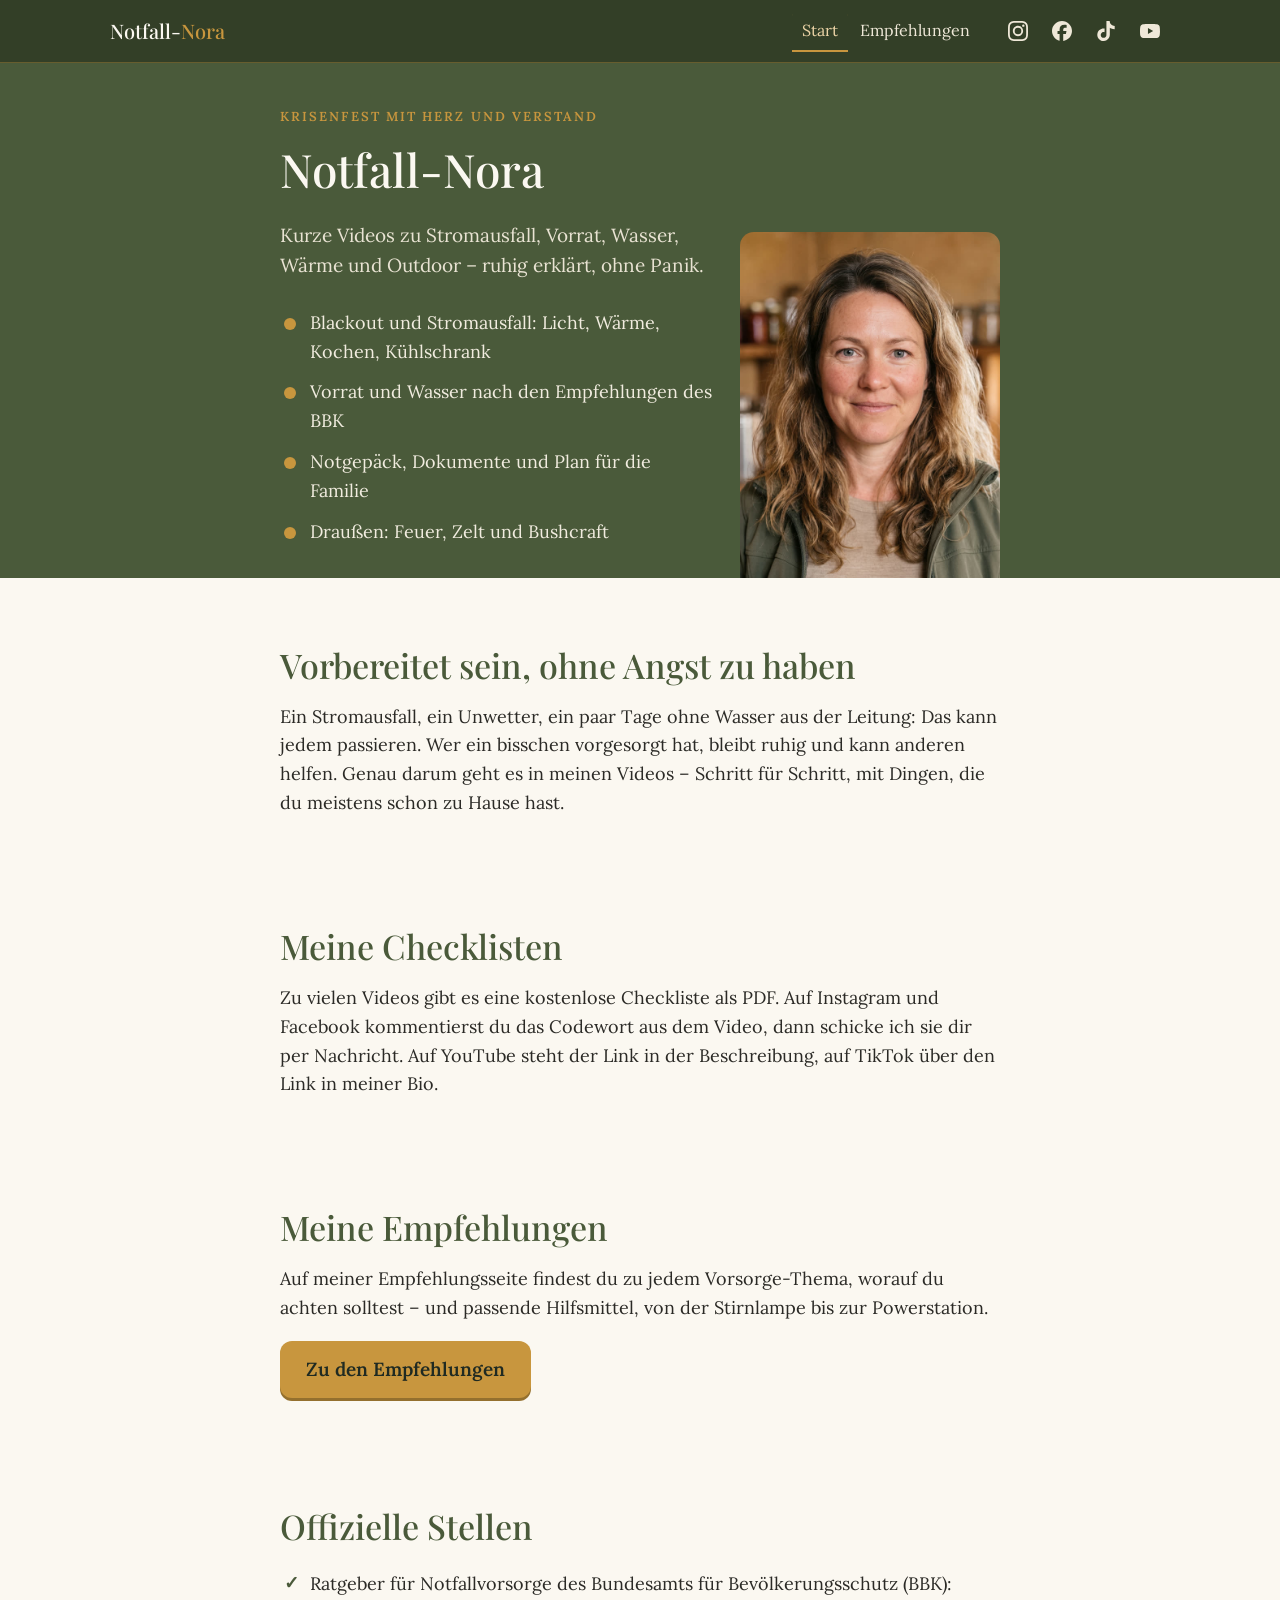
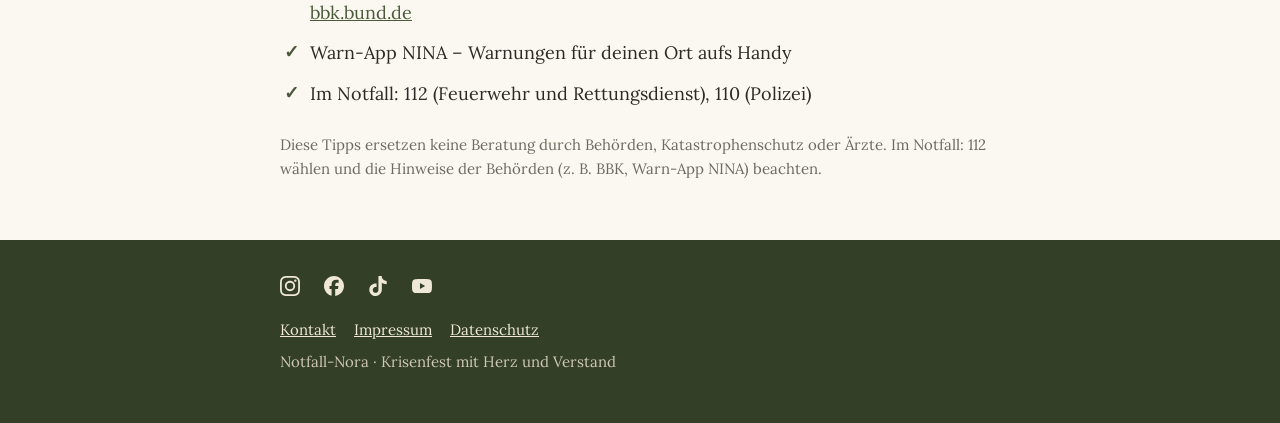
==== index.html @ 719cff14 "Add files via upload" ====
<!doctype html>
<html lang="de">
<head>
<meta charset="utf-8">
<meta name="viewport" content="width=device-width, initial-scale=1">

<title>Notfall-Nora – Krisenfest mit Herz und Verstand</title>
<meta name="description" content="Notfall-Nora: kurze Videos zu Stromausfall, Vorrat, Wasser, Wärme und Outdoor – ruhig erklärt, ohne Panik.">
<link rel="stylesheet" href="stil.css">
</head>
<body>
<!-- MENUE:START -->
<header class="leiste">
  <div class="leiste-innen">
    <a class="logo" href="index.html">Notfall-<span>Nora</span></a>
    <button class="menue-knopf" type="button" aria-expanded="false" aria-controls="hauptmenue"><svg viewBox="0 0 24 24" aria-hidden="true"><path class="auf" d="M3 6h18M3 12h18M3 18h18" stroke="currentColor" stroke-width="2" stroke-linecap="round"/><path class="zu" d="M6 6l12 12M18 6L6 18" stroke="currentColor" stroke-width="2" stroke-linecap="round"/></svg><span>Menü</span></button>
    <nav class="menue" id="hauptmenue" aria-label="Hauptmenü">
      <ul class="menue-liste"><li><a href="index.html" aria-current="page">Start</a></li><li><a href="empfehlungen.html">Empfehlungen</a></li></ul>
      <ul class="sozial"><li><a href="https://www.instagram.com/notfallnora/" target="_blank" rel="noopener" aria-label="Notfall-Nora auf Instagram" title="Instagram"><svg viewBox="0 0 24 24" aria-hidden="true" focusable="false"><path d="M7.0301.084c-1.2768.0602-2.1487.264-2.911.5634-.7888.3075-1.4575.72-2.1228 1.3877-.6652.6677-1.075 1.3368-1.3802 2.127-.2954.7638-.4956 1.6365-.552 2.914-.0564 1.2775-.0689 1.6882-.0626 4.947.0062 3.2586.0206 3.6671.0825 4.9473.061 1.2765.264 2.1482.5635 2.9107.308.7889.72 1.4573 1.388 2.1228.6679.6655 1.3365 1.0743 2.1285 1.38.7632.295 1.6361.4961 2.9134.552 1.2773.056 1.6884.069 4.9462.0627 3.2578-.0062 3.668-.0207 4.9478-.0814 1.28-.0607 2.147-.2652 2.9098-.5633.7889-.3086 1.4578-.72 2.1228-1.3881.665-.6682 1.0745-1.3378 1.3795-2.1284.2957-.7632.4966-1.636.552-2.9124.056-1.2809.0692-1.6898.063-4.948-.0063-3.2583-.021-3.6668-.0817-4.9465-.0607-1.2797-.264-2.1487-.5633-2.9117-.3084-.7889-.72-1.4568-1.3876-2.1228C21.2982 1.33 20.628.9208 19.8378.6165 19.074.321 18.2017.1197 16.9244.0645 15.6471.0093 15.236-.005 11.977.0014 8.718.0076 8.31.0215 7.0301.0839m.1402 21.6932c-1.17-.0509-1.8053-.2453-2.2287-.408-.5606-.216-.96-.4771-1.3819-.895-.422-.4178-.6811-.8186-.9-1.378-.1644-.4234-.3624-1.058-.4171-2.228-.0595-1.2645-.072-1.6442-.079-4.848-.007-3.2037.0053-3.583.0607-4.848.05-1.169.2456-1.805.408-2.2282.216-.5613.4762-.96.895-1.3816.4188-.4217.8184-.6814 1.3783-.9003.423-.1651 1.0575-.3614 2.227-.4171 1.2655-.06 1.6447-.072 4.848-.079 3.2033-.007 3.5835.005 4.8495.0608 1.169.0508 1.8053.2445 2.228.408.5608.216.96.4754 1.3816.895.4217.4194.6816.8176.9005 1.3787.1653.4217.3617 1.056.4169 2.2263.0602 1.2655.0739 1.645.0796 4.848.0058 3.203-.0055 3.5834-.061 4.848-.051 1.17-.245 1.8055-.408 2.2294-.216.5604-.4763.96-.8954 1.3814-.419.4215-.8181.6811-1.3783.9-.4224.1649-1.0577.3617-2.2262.4174-1.2656.0595-1.6448.072-4.8493.079-3.2045.007-3.5825-.006-4.848-.0608M16.953 5.5864A1.44 1.44 0 1 0 18.39 4.144a1.44 1.44 0 0 0-1.437 1.4424M5.8385 12.012c.0067 3.4032 2.7706 6.1557 6.173 6.1493 3.4026-.0065 6.157-2.7701 6.1506-6.1733-.0065-3.4032-2.771-6.1565-6.174-6.1498-3.403.0067-6.156 2.771-6.1496 6.1738M8 12.0077a4 4 0 1 1 4.008 3.9921A3.9996 3.9996 0 0 1 8 12.0077"/></svg></a></li><li><a href="https://www.facebook.com/notfallnora" target="_blank" rel="noopener" aria-label="Notfall-Nora auf Facebook" title="Facebook"><svg viewBox="0 0 24 24" aria-hidden="true" focusable="false"><path d="M9.101 23.691v-7.98H6.627v-3.667h2.474v-1.58c0-4.085 1.848-5.978 5.858-5.978.401 0 .955.042 1.468.103a8.68 8.68 0 0 1 1.141.195v3.325a8.623 8.623 0 0 0-.653-.036 26.805 26.805 0 0 0-.733-.009c-.707 0-1.259.096-1.675.309a1.686 1.686 0 0 0-.679.622c-.258.42-.374.995-.374 1.752v1.297h3.919l-.386 2.103-.287 1.564h-3.246v8.245C19.396 23.238 24 18.179 24 12.044c0-6.627-5.373-12-12-12s-12 5.373-12 12c0 5.628 3.874 10.35 9.101 11.647Z"/></svg></a></li><li><a href="https://www.tiktok.com/@notfallnora" target="_blank" rel="noopener" aria-label="Notfall-Nora auf TikTok" title="TikTok"><svg viewBox="0 0 24 24" aria-hidden="true" focusable="false"><path d="M12.525.02c1.31-.02 2.61-.01 3.91-.02.08 1.53.63 3.09 1.75 4.17 1.12 1.11 2.7 1.62 4.24 1.79v4.03c-1.44-.05-2.89-.35-4.2-.97-.57-.26-1.1-.59-1.62-.93-.01 2.92.01 5.84-.02 8.75-.08 1.4-.54 2.79-1.35 3.94-1.31 1.92-3.58 3.17-5.91 3.21-1.43.08-2.86-.31-4.08-1.03-2.02-1.19-3.44-3.37-3.65-5.71-.02-.5-.03-1-.01-1.49.18-1.9 1.12-3.72 2.58-4.96 1.66-1.44 3.98-2.13 6.15-1.72.02 1.48-.04 2.96-.04 4.44-.99-.32-2.15-.23-3.02.37-.63.41-1.11 1.04-1.36 1.75-.21.51-.15 1.07-.14 1.61.24 1.64 1.82 3.02 3.5 2.87 1.12-.01 2.19-.66 2.77-1.61.19-.33.4-.67.41-1.06.1-1.79.06-3.57.07-5.36.01-4.03-.01-8.05.02-12.07z"/></svg></a></li><li><a href="https://www.youtube.com/@notfallnora" target="_blank" rel="noopener" aria-label="Notfall-Nora auf YouTube" title="YouTube"><svg viewBox="0 0 24 24" aria-hidden="true" focusable="false"><path d="M23.498 6.186a3.016 3.016 0 0 0-2.122-2.136C19.505 3.545 12 3.545 12 3.545s-7.505 0-9.377.505A3.017 3.017 0 0 0 .502 6.186C0 8.07 0 12 0 12s0 3.93.502 5.814a3.016 3.016 0 0 0 2.122 2.136c1.871.505 9.376.505 9.376.505s7.505 0 9.377-.505a3.015 3.015 0 0 0 2.122-2.136C24 15.93 24 12 24 12s0-3.93-.502-5.814zM9.545 15.568V8.432L15.818 12l-6.273 3.568z"/></svg></a></li></ul>
    </nav>
  </div>
</header>
<script>
(function(){var d=document.documentElement;d.className+=' js';var l=document.querySelector('.leiste'),b=l.querySelector('.menue-knopf');
function zu(){l.classList.remove('offen');b.setAttribute('aria-expanded','false');}
b.addEventListener('click',function(){var o=l.classList.toggle('offen');b.setAttribute('aria-expanded',o?'true':'false');});
document.addEventListener('keydown',function(e){if(e.key==='Escape'&&l.classList.contains('offen')){zu();b.focus();}});
l.querySelectorAll('.menue a').forEach(function(a){a.addEventListener('click',zu);});})();
</script>
<!-- MENUE:END -->
<header class="kopf">
  <div class="huelle start">
    <div>
      <p class="marke">Krisenfest mit Herz und Verstand</p>
      <h1>Notfall-Nora</h1>
      <p class="unter">Kurze Videos zu Stromausfall, Vorrat, Wasser, Wärme und Outdoor – ruhig erklärt, ohne Panik.</p>
      <ul>
        <li>Blackout und Stromausfall: Licht, Wärme, Kochen, Kühlschrank</li>
        <li>Vorrat und Wasser nach den Empfehlungen des BBK</li>
        <li>Notgepäck, Dokumente und Plan für die Familie</li>
        <li>Draußen: Feuer, Zelt und Bushcraft</li>
      </ul>
    </div>
    <img class="portrait" src="nora.jpg" alt="Nora, Moderatorin des Kanals Notfall-Nora" width="640" height="853">
  </div>
</header>
<main class="huelle">
  <section class="einstieg">
    <h2>Vorbereitet sein, ohne Angst zu haben</h2>
    <p>Ein Stromausfall, ein Unwetter, ein paar Tage ohne Wasser aus der Leitung: Das kann jedem passieren. Wer ein bisschen vorgesorgt hat, bleibt ruhig und kann anderen helfen. Genau darum geht es in meinen Videos – Schritt für Schritt, mit Dingen, die du meistens schon zu Hause hast.</p>
  </section>
  <section>
    <h2>Meine Checklisten</h2>
    <p>Zu vielen Videos gibt es eine kostenlose Checkliste als PDF. Auf Instagram und Facebook kommentierst du das Codewort aus dem Video, dann schicke ich sie dir per Nachricht. Auf YouTube steht der Link in der Beschreibung, auf TikTok über den Link in meiner Bio.</p>
  </section>
  <section>
    <h2>Meine Empfehlungen</h2>
    <p>Auf meiner Empfehlungsseite findest du zu jedem Vorsorge-Thema, worauf du achten solltest – und passende Hilfsmittel, von der Stirnlampe bis zur Powerstation.</p>
    <p><a class="knopf" href="empfehlungen.html">Zu den Empfehlungen</a></p>
  </section>
  <section>
    <h2>Offizielle Stellen</h2>
    <ul class="punkte">
      <li>Ratgeber für Notfallvorsorge des Bundesamts für Bevölkerungsschutz (BBK): <a href="https://www.bbk.bund.de/" rel="noopener">bbk.bund.de</a></li>
      <li>Warn-App NINA – Warnungen für deinen Ort aufs Handy</li>
      <li>Im Notfall: 112 (Feuerwehr und Rettungsdienst), 110 (Polizei)</li>
    </ul>
    <p class="hinweis">Diese Tipps ersetzen keine Beratung durch Behörden, Katastrophenschutz oder Ärzte. Im Notfall: 112 wählen und die Hinweise der Behörden (z. B. BBK, Warn-App NINA) beachten.</p>
  </section>
</main>
<footer class="fuss">
  <div class="huelle">
    <ul class="sozial"><li><a href="https://www.instagram.com/notfallnora/" target="_blank" rel="noopener" aria-label="Notfall-Nora auf Instagram" title="Instagram"><svg viewBox="0 0 24 24" aria-hidden="true" focusable="false"><path d="M7.0301.084c-1.2768.0602-2.1487.264-2.911.5634-.7888.3075-1.4575.72-2.1228 1.3877-.6652.6677-1.075 1.3368-1.3802 2.127-.2954.7638-.4956 1.6365-.552 2.914-.0564 1.2775-.0689 1.6882-.0626 4.947.0062 3.2586.0206 3.6671.0825 4.9473.061 1.2765.264 2.1482.5635 2.9107.308.7889.72 1.4573 1.388 2.1228.6679.6655 1.3365 1.0743 2.1285 1.38.7632.295 1.6361.4961 2.9134.552 1.2773.056 1.6884.069 4.9462.0627 3.2578-.0062 3.668-.0207 4.9478-.0814 1.28-.0607 2.147-.2652 2.9098-.5633.7889-.3086 1.4578-.72 2.1228-1.3881.665-.6682 1.0745-1.3378 1.3795-2.1284.2957-.7632.4966-1.636.552-2.9124.056-1.2809.0692-1.6898.063-4.948-.0063-3.2583-.021-3.6668-.0817-4.9465-.0607-1.2797-.264-2.1487-.5633-2.9117-.3084-.7889-.72-1.4568-1.3876-2.1228C21.2982 1.33 20.628.9208 19.8378.6165 19.074.321 18.2017.1197 16.9244.0645 15.6471.0093 15.236-.005 11.977.0014 8.718.0076 8.31.0215 7.0301.0839m.1402 21.6932c-1.17-.0509-1.8053-.2453-2.2287-.408-.5606-.216-.96-.4771-1.3819-.895-.422-.4178-.6811-.8186-.9-1.378-.1644-.4234-.3624-1.058-.4171-2.228-.0595-1.2645-.072-1.6442-.079-4.848-.007-3.2037.0053-3.583.0607-4.848.05-1.169.2456-1.805.408-2.2282.216-.5613.4762-.96.895-1.3816.4188-.4217.8184-.6814 1.3783-.9003.423-.1651 1.0575-.3614 2.227-.4171 1.2655-.06 1.6447-.072 4.848-.079 3.2033-.007 3.5835.005 4.8495.0608 1.169.0508 1.8053.2445 2.228.408.5608.216.96.4754 1.3816.895.4217.4194.6816.8176.9005 1.3787.1653.4217.3617 1.056.4169 2.2263.0602 1.2655.0739 1.645.0796 4.848.0058 3.203-.0055 3.5834-.061 4.848-.051 1.17-.245 1.8055-.408 2.2294-.216.5604-.4763.96-.8954 1.3814-.419.4215-.8181.6811-1.3783.9-.4224.1649-1.0577.3617-2.2262.4174-1.2656.0595-1.6448.072-4.8493.079-3.2045.007-3.5825-.006-4.848-.0608M16.953 5.5864A1.44 1.44 0 1 0 18.39 4.144a1.44 1.44 0 0 0-1.437 1.4424M5.8385 12.012c.0067 3.4032 2.7706 6.1557 6.173 6.1493 3.4026-.0065 6.157-2.7701 6.1506-6.1733-.0065-3.4032-2.771-6.1565-6.174-6.1498-3.403.0067-6.156 2.771-6.1496 6.1738M8 12.0077a4 4 0 1 1 4.008 3.9921A3.9996 3.9996 0 0 1 8 12.0077"/></svg></a></li><li><a href="https://www.facebook.com/notfallnora" target="_blank" rel="noopener" aria-label="Notfall-Nora auf Facebook" title="Facebook"><svg viewBox="0 0 24 24" aria-hidden="true" focusable="false"><path d="M9.101 23.691v-7.98H6.627v-3.667h2.474v-1.58c0-4.085 1.848-5.978 5.858-5.978.401 0 .955.042 1.468.103a8.68 8.68 0 0 1 1.141.195v3.325a8.623 8.623 0 0 0-.653-.036 26.805 26.805 0 0 0-.733-.009c-.707 0-1.259.096-1.675.309a1.686 1.686 0 0 0-.679.622c-.258.42-.374.995-.374 1.752v1.297h3.919l-.386 2.103-.287 1.564h-3.246v8.245C19.396 23.238 24 18.179 24 12.044c0-6.627-5.373-12-12-12s-12 5.373-12 12c0 5.628 3.874 10.35 9.101 11.647Z"/></svg></a></li><li><a href="https://www.tiktok.com/@notfallnora" target="_blank" rel="noopener" aria-label="Notfall-Nora auf TikTok" title="TikTok"><svg viewBox="0 0 24 24" aria-hidden="true" focusable="false"><path d="M12.525.02c1.31-.02 2.61-.01 3.91-.02.08 1.53.63 3.09 1.75 4.17 1.12 1.11 2.7 1.62 4.24 1.79v4.03c-1.44-.05-2.89-.35-4.2-.97-.57-.26-1.1-.59-1.62-.93-.01 2.92.01 5.84-.02 8.75-.08 1.4-.54 2.79-1.35 3.94-1.31 1.92-3.58 3.17-5.91 3.21-1.43.08-2.86-.31-4.08-1.03-2.02-1.19-3.44-3.37-3.65-5.71-.02-.5-.03-1-.01-1.49.18-1.9 1.12-3.72 2.58-4.96 1.66-1.44 3.98-2.13 6.15-1.72.02 1.48-.04 2.96-.04 4.44-.99-.32-2.15-.23-3.02.37-.63.41-1.11 1.04-1.36 1.75-.21.51-.15 1.07-.14 1.61.24 1.64 1.82 3.02 3.5 2.87 1.12-.01 2.19-.66 2.77-1.61.19-.33.4-.67.41-1.06.1-1.79.06-3.57.07-5.36.01-4.03-.01-8.05.02-12.07z"/></svg></a></li><li><a href="https://www.youtube.com/@notfallnora" target="_blank" rel="noopener" aria-label="Notfall-Nora auf YouTube" title="YouTube"><svg viewBox="0 0 24 24" aria-hidden="true" focusable="false"><path d="M23.498 6.186a3.016 3.016 0 0 0-2.122-2.136C19.505 3.545 12 3.545 12 3.545s-7.505 0-9.377.505A3.017 3.017 0 0 0 .502 6.186C0 8.07 0 12 0 12s0 3.93.502 5.814a3.016 3.016 0 0 0 2.122 2.136c1.871.505 9.376.505 9.376.505s7.505 0 9.377-.505a3.015 3.015 0 0 0 2.122-2.136C24 15.93 24 12 24 12s0-3.93-.502-5.814zM9.545 15.568V8.432L15.818 12l-6.273 3.568z"/></svg></a></li></ul>
    <nav aria-label="Rechtliches"><a href="kontakt.html">Kontakt</a><a href="impressum.html">Impressum</a><a href="datenschutz.html">Datenschutz</a></nav>
    <p>Notfall-Nora · Krisenfest mit Herz und Verstand</p>
  </div>
</footer>
</body>
</html>
---- stil.css ----
@font-face{font-family:"Lora";font-weight:400;font-style:normal;font-display:swap;src:url(Lora-400.ttf) format("truetype")}
@font-face{font-family:"Lora";font-weight:400;font-style:italic;font-display:swap;src:url(Lora-400-italic.ttf) format("truetype")}
@font-face{font-family:"Lora";font-weight:600;font-style:normal;font-display:swap;src:url(Lora-600.ttf) format("truetype")}
@font-face{font-family:"Playfair Display";font-weight:500;font-style:normal;font-display:swap;src:url(Playfair-500.ttf) format("truetype")}

:root{
  --gruen:#4A5A3A; --gruen-dunkel:#333F27; --gold:#C8963E; --gold-hell:#EBD3A6;
  --creme:#FBF8F1; --papier:#F3EEE2; --tinte:#2B2A26; --grau:#6F6A5F; --linie:#E2DCCB;
}
*{box-sizing:border-box}
html{-webkit-text-size-adjust:100%}
body{margin:0;background:var(--creme);color:var(--tinte);font-family:"Lora",Georgia,serif;font-size:18px;line-height:1.6}
img{max-width:100%;height:auto;display:block}
a{color:var(--gruen)}
.huelle{max-width:760px;margin:0 auto;padding:0 20px}
h1,h2,h3{font-family:"Playfair Display",Georgia,serif;font-weight:500;color:var(--gruen);line-height:1.2;margin:0 0 .5em}
h1{font-size:clamp(30px,6vw,46px)}
h2{font-size:clamp(25px,4.6vw,34px);margin-top:1.6em}
h3{font-size:22px}
p{margin:0 0 1em}
.marke{font-size:13px;letter-spacing:.16em;text-transform:uppercase;color:var(--gold);font-weight:600;margin:0 0 14px}

/* Kopf */
.kopf{background:var(--gruen);color:var(--creme);padding:44px 0 0}
.kopf h1{color:var(--creme)}
.kopf .unter{font-size:19px;color:#E9E3D3;margin-bottom:22px}
.kopf ul{margin:0 0 26px;padding:0;list-style:none}
.kopf li{padding:6px 0 6px 30px;position:relative;color:#F1ECDF}
.kopf li::before{content:"";position:absolute;left:4px;top:15px;width:12px;height:12px;border-radius:50%;background:var(--gold)}
.kopf .bild{margin-top:10px;border-radius:14px 14px 0 0;overflow:hidden}

/* Knopf */
.knopf{display:inline-block;background:var(--gold);color:#1f2a22;text-decoration:none;font-weight:600;font-size:19px;
  padding:16px 26px;border-radius:12px;box-shadow:0 3px 0 #94702e;text-align:center;line-height:1.3}
.knopf:hover,.knopf:focus-visible{background:#d6a752}
.knopf:focus-visible{outline:3px solid var(--creme);outline-offset:3px}
.knopf-zeile{display:flex;flex-wrap:wrap;align-items:center;gap:10px 18px;margin:6px 0 30px}
.preis{font-size:22px;font-weight:600}
.preis small{font-size:14px;font-weight:400;color:inherit;opacity:.8}

/* Abschnitte */
section{padding:12px 0 24px}
.einstieg p:first-child{font-size:20px}
.tabelle{width:100%;border-collapse:collapse;margin:8px 0 10px;font-size:16px}
.tabelle th,.tabelle td{text-align:left;vertical-align:top;padding:12px 10px;border-bottom:1px solid var(--linie)}
.tabelle th{font-family:"Playfair Display",Georgia,serif;font-weight:500;color:var(--gruen);font-size:17px;width:34%}
.tabelle td .umfang{display:block;font-size:14px;color:var(--grau);margin-bottom:2px}
.punkte{padding-left:0;list-style:none;margin:0 0 1em}
.punkte li{padding:6px 0 6px 30px;position:relative}
.punkte li::before{content:"✓";position:absolute;left:4px;top:5px;color:var(--gruen);font-weight:600}
.punkte.nein li::before{content:"–";color:var(--grau)}
.kasten{background:var(--papier);border:1px solid var(--linie);border-radius:14px;padding:22px 22px 8px;margin:10px 0 20px}
.angebot{background:#fff;border:2px solid var(--gold);border-radius:16px;padding:24px;margin:16px 0 26px}
.angebot .knopf{width:100%}
.angebot .preis{display:block;font-size:30px;color:var(--gruen);margin:6px 0 14px}
.angebot ul{margin-top:0}
details{border-bottom:1px solid var(--linie);padding:12px 0}
summary{cursor:pointer;font-weight:600;list-style-position:outside}
details p{margin:10px 0 4px}
.hinweis{font-size:15px;color:var(--grau)}
.zitat{border-left:4px solid var(--gold);padding:4px 0 4px 18px;font-style:italic;margin:0 0 1.2em}

/* Fuß */
.fuss{background:var(--gruen-dunkel);color:#CFC8B6;font-size:15px;padding:26px 0 34px;margin-top:20px}
.fuss a{color:#EFE8D8}
.fuss nav{display:flex;flex-wrap:wrap;gap:6px 18px;margin-bottom:8px}

/* Upsell */
.upsell-kopf{background:var(--gruen);color:var(--creme);padding:34px 0 26px;text-align:center}
.upsell-kopf h1{color:var(--creme)}
.upsell-kopf .schritt{display:inline-block;background:var(--gold);color:#1f2a22;font-weight:600;font-size:14px;padding:4px 12px;border-radius:99px;margin-bottom:14px}
.upsell-knopf{display:flex;justify-content:center;margin:8px 0 4px;min-height:60px}
.nein-link{display:block;text-align:center;margin:14px 0 6px;color:var(--grau);font-size:16px}

/* Unterseiten */
.einfach{padding-top:40px;padding-bottom:40px}
.einfach h1{font-size:34px}

@media (max-width:560px){
  body{font-size:17px}
  .tabelle th{width:auto;display:block;border-bottom:0;padding-bottom:2px}
  .tabelle td{display:block;padding-top:0}
  .tabelle tr{display:block;border-bottom:1px solid var(--linie);padding:8px 0}
  .tabelle th,.tabelle td{border-bottom:0}
  .knopf{width:100%}
}

/* Menü-Leiste (oben) und Social-Icons – gebaut von werkzeuge/navigation.py */
.leiste{position:sticky;top:0;z-index:50;background:var(--gruen-dunkel);color:var(--creme);border-bottom:1px solid rgba(200,150,62,.35)}
.leiste-innen{display:flex;align-items:center;justify-content:space-between;gap:16px;min-height:62px;max-width:1100px;margin:0 auto;padding:0 20px}
.logo{font-family:"Playfair Display",Georgia,serif;font-size:20px;line-height:1.1;color:var(--creme);text-decoration:none;white-space:nowrap}
.logo span{color:var(--gold)}
.menue{display:flex;align-items:center;gap:18px}
.menue-liste{display:flex;gap:2px;list-style:none;margin:0;padding:0}
.menue-liste a{display:block;padding:8px 10px;color:#EFE8D8;text-decoration:none;font-size:16px;border-radius:8px}
.menue-liste a:hover{background:rgba(255,255,255,.08);color:#fff}
.menue-liste a{white-space:nowrap}
@media (min-width:1061px) and (max-width:1180px){.menue{gap:10px}.menue-liste a{padding:8px 6px;font-size:15px}.menue-liste a.login{padding:6px 12px;margin-left:4px}.logo{font-size:18px}}
.menue-liste a[aria-current="page"]{color:var(--gold-hell);box-shadow:inset 0 -2px 0 var(--gold);border-radius:8px 8px 0 0}
.menue-liste a:focus-visible,.sozial a:focus-visible,.menue-knopf:focus-visible,.logo:focus-visible{outline:3px solid var(--gold);outline-offset:2px}
.sozial{display:flex;gap:4px;list-style:none;margin:0;padding:0}
.sozial a{display:inline-flex;width:40px;height:40px;align-items:center;justify-content:center;border-radius:50%;color:#EFE8D8}
.sozial a:hover{background:rgba(255,255,255,.1);color:var(--gold-hell)}
.sozial svg{width:20px;height:20px;fill:currentColor}
.menue-knopf{display:none}
.fuss .sozial{margin:0 0 12px -10px}
@media (max-width:1060px){
  .logo{font-size:18px}
  .menue-knopf{display:inline-flex;align-items:center;gap:8px;min-height:44px;padding:8px 14px;background:transparent;color:var(--creme);border:1px solid rgba(232,211,174,.55);border-radius:99px;font:600 16px "Lora",Georgia,serif;cursor:pointer}
  .menue-knopf svg{width:20px;height:20px}
  .menue-knopf .zu{display:none}
  .leiste.offen .menue-knopf .auf{display:none}
  .leiste.offen .menue-knopf .zu{display:inline}
  .menue{flex-direction:column;align-items:stretch;gap:14px;padding:0 0 16px}
  .js .menue{display:none;position:absolute;left:0;right:0;top:100%;background:var(--gruen-dunkel);padding:6px 20px 20px;border-bottom:1px solid rgba(200,150,62,.35);box-shadow:0 12px 24px rgba(0,0,0,.25)}
  .js .leiste.offen .menue{display:flex}
  .leiste-innen{flex-wrap:wrap}
  .js .leiste-innen{flex-wrap:nowrap}
  .menue-liste{flex-direction:column;gap:0}
  .menue-liste a{padding:14px 4px;font-size:19px;border-radius:0;border-bottom:1px solid rgba(255,255,255,.08)}
  .menue-liste a[aria-current="page"]{box-shadow:inset 3px 0 0 var(--gold);padding-left:12px;border-radius:0}
  .sozial a{width:46px;height:46px}
  .sozial svg{width:22px;height:22px}
}
/* Login-Punkt im Menü hervorheben */
.menue-liste a.login{border:1px solid rgba(232,211,174,.55);border-radius:99px;padding:7px 16px;margin-left:6px}
.menue-liste a.login:hover{background:var(--gold);color:#1f2a22;border-color:var(--gold)}
@media (min-width:1061px) and (max-width:1180px){.menue-liste a.login{padding:6px 12px;margin-left:4px}}
@media (max-width:1060px){.menue-liste a.login{border:0;border-bottom:1px solid rgba(255,255,255,.08);border-radius:0;margin:0;padding:14px 4px;color:var(--gold-hell)}}

/* Notfall-Nora: Startseite mit Porträt, Themen-Sprungleiste */
.kopf .start{display:grid;grid-template-columns:1fr 260px;gap:28px;align-items:end}
.kopf .portrait{border-radius:14px 14px 0 0;width:100%;object-fit:cover;aspect-ratio:3/4}
.themen ul{display:flex;flex-wrap:wrap;gap:8px;list-style:none;padding:0;margin:4px 0 10px}
.themen a{display:inline-block;padding:6px 12px;border:1px solid var(--linie);border-radius:99px;background:#fff;text-decoration:none;font-size:15px}
.themen a:hover{border-color:var(--gold)}
.partner{background:#fff;border:1px solid var(--linie);border-radius:12px;padding:8px 14px 4px}
section[id]{scroll-margin-top:76px}
@media (max-width:700px){.kopf .start{grid-template-columns:1fr}.kopf .portrait{max-width:300px;margin:0 auto}}

/* Kontaktformular */
.formular{display:flex;flex-direction:column;gap:6px;background:#fff;border:1px solid var(--linie);border-radius:14px;padding:22px;margin:10px 0 26px}
.formular label{font-weight:600;font-size:16px;margin-top:8px}
.formular input,.formular select,.formular textarea{font:inherit;font-size:17px;padding:12px;border:1px solid #cfc7b4;border-radius:10px;background:var(--creme);color:var(--tinte);width:100%}
.formular input:focus,.formular select:focus,.formular textarea:focus{outline:3px solid var(--gold-hell);border-color:var(--gold)}
.formular .knopf{border:0;cursor:pointer;margin-top:6px;font-family:inherit}
.formular .knopf:disabled{opacity:.5;cursor:not-allowed}
.versteckt{display:none !important}
.danke{min-height:50vh}
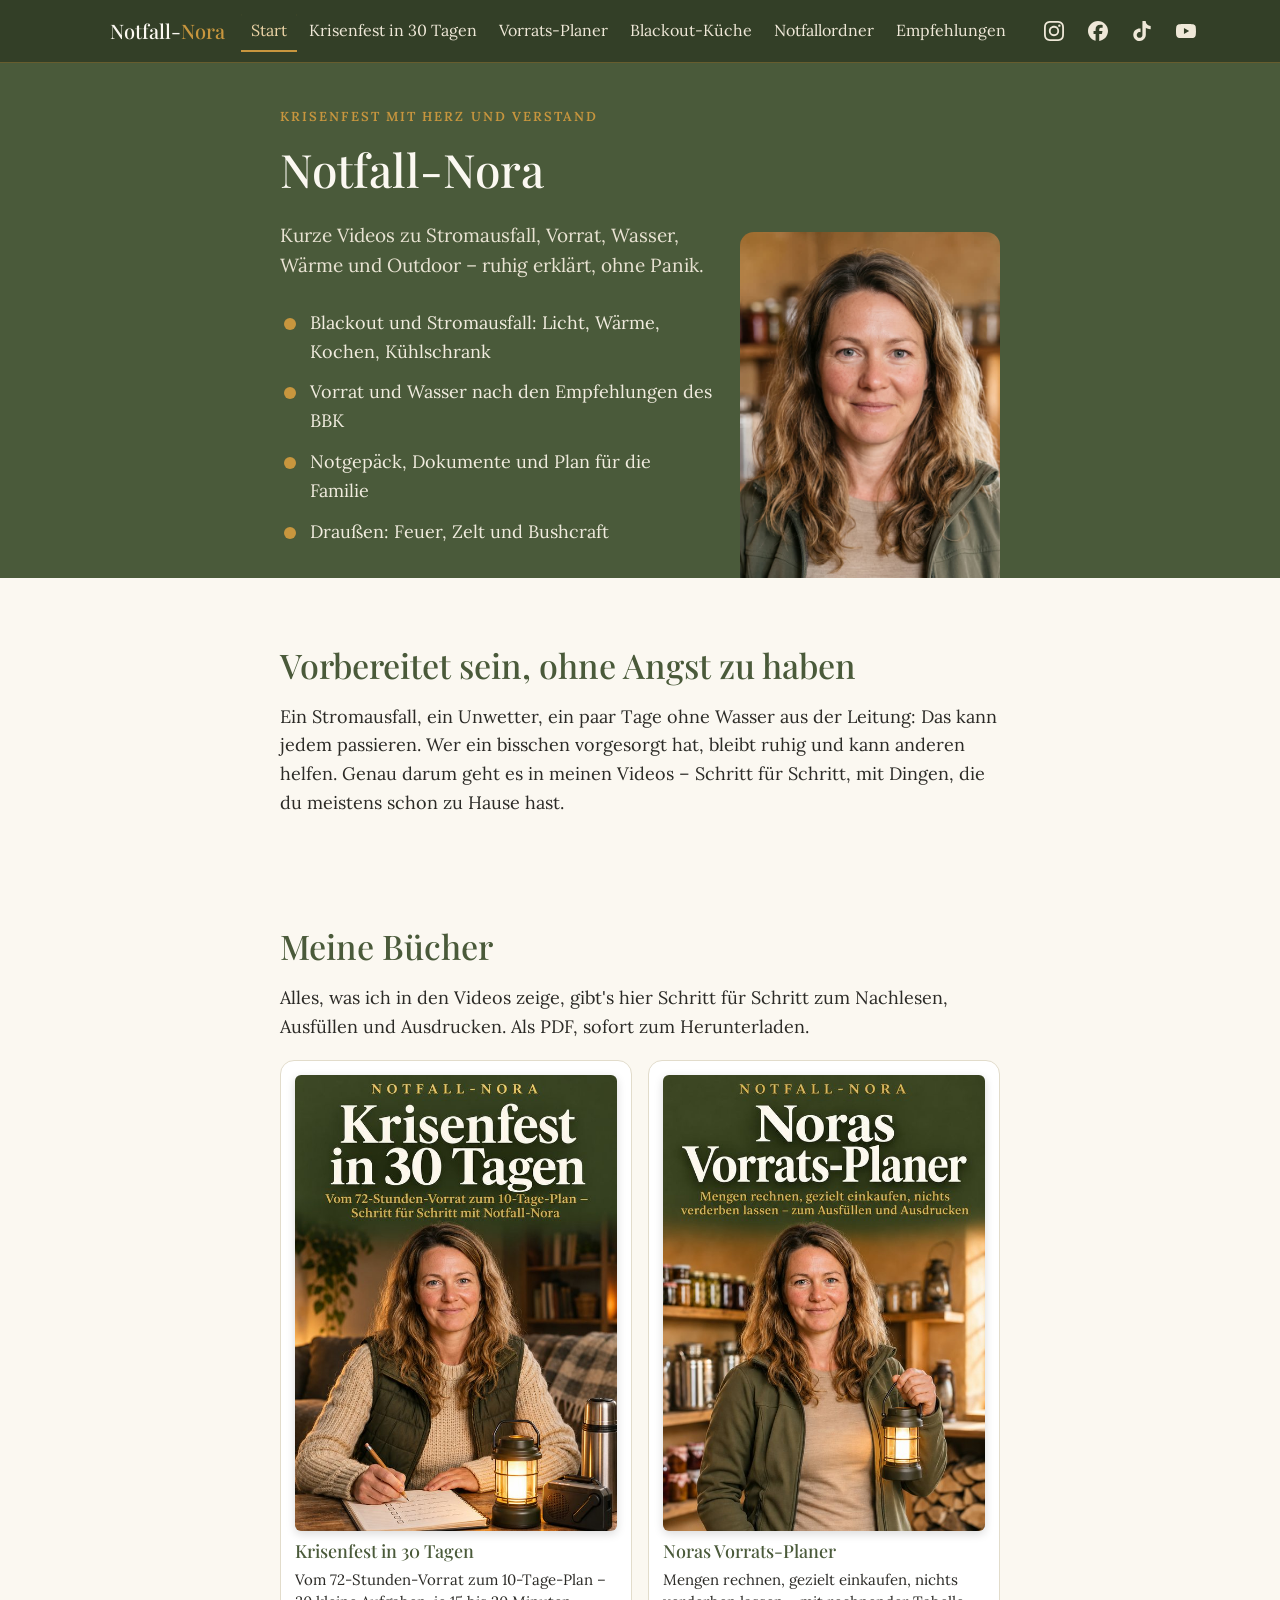
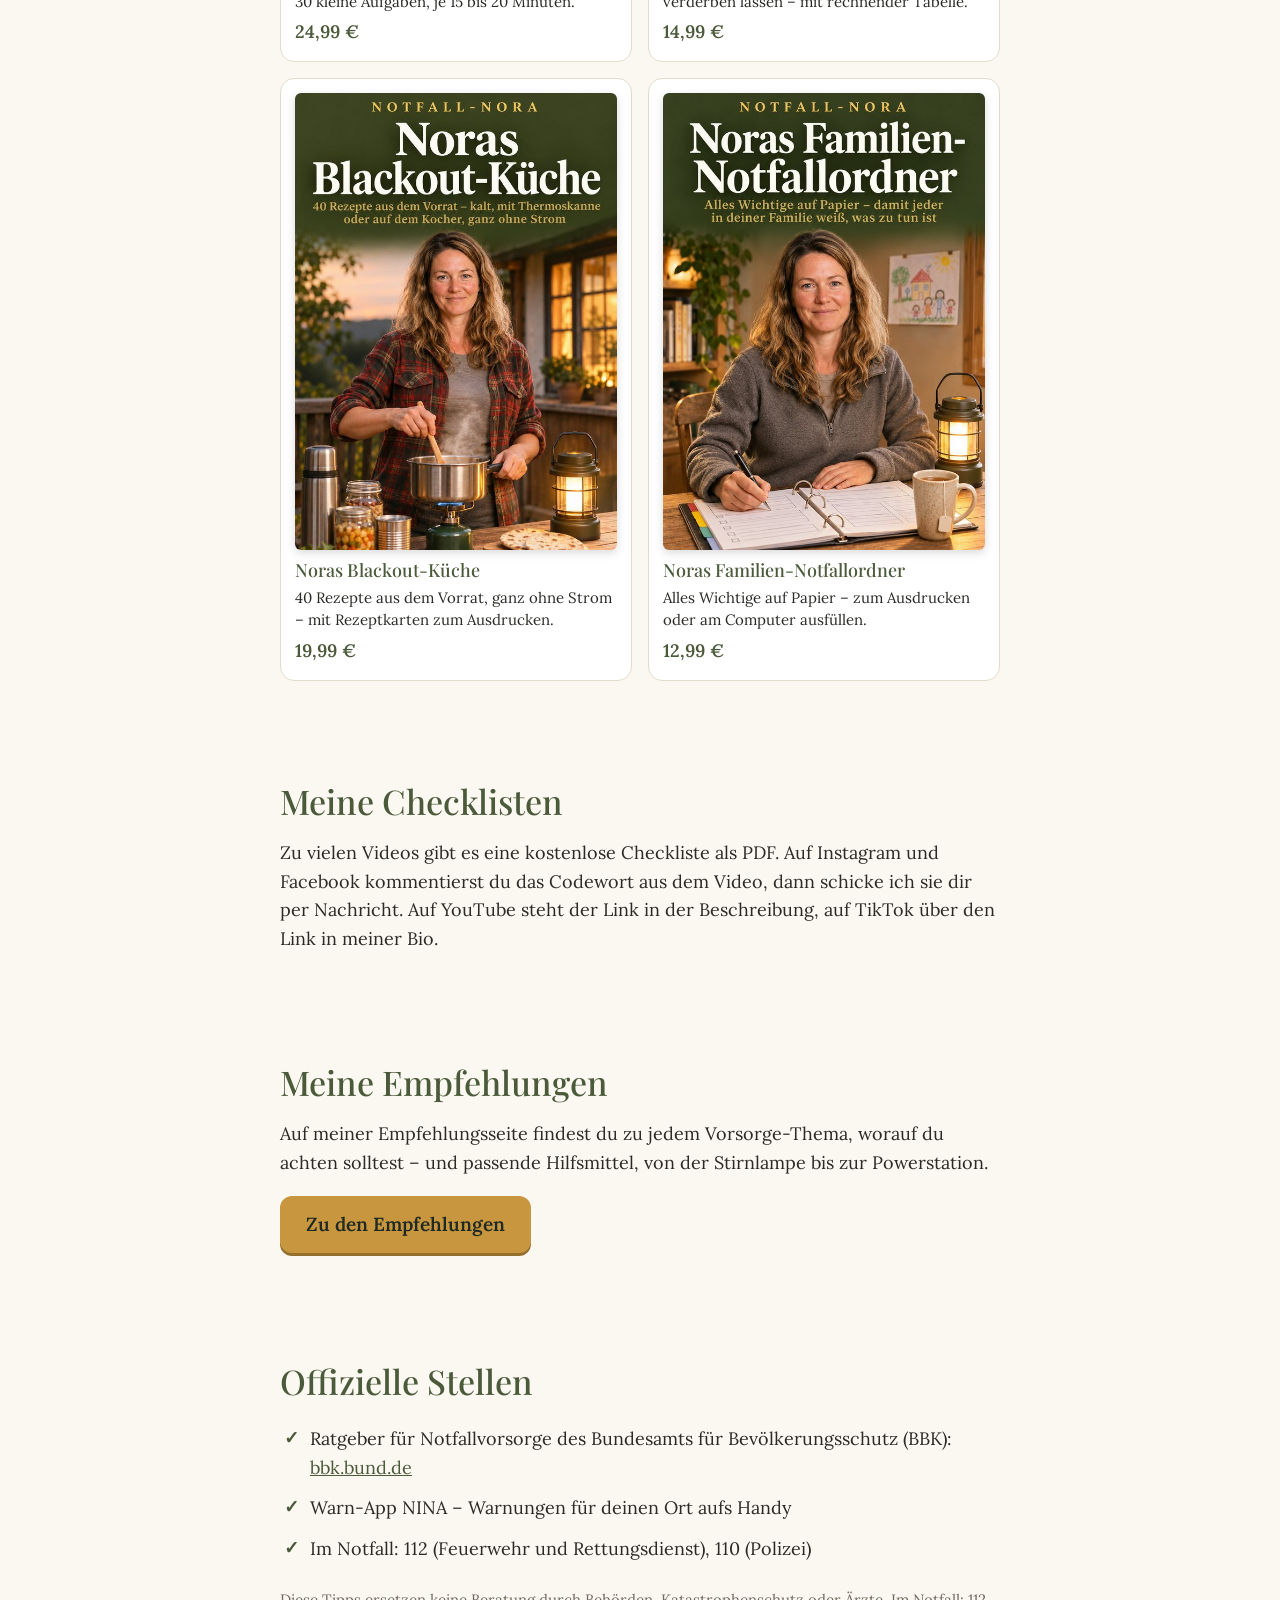
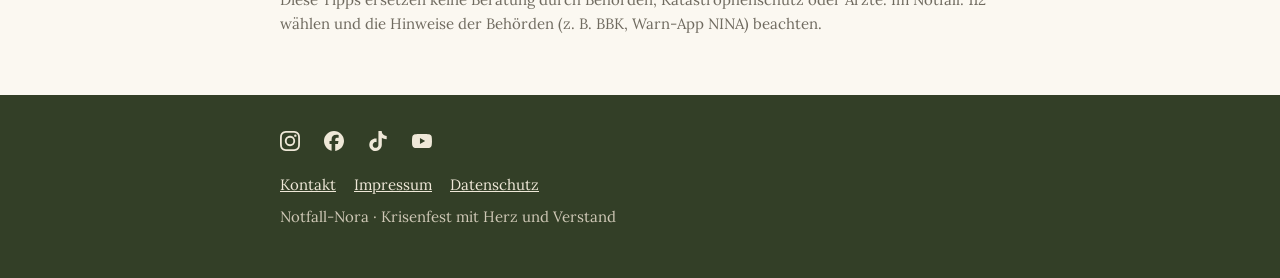
==== commit 6d8be4f9: "Add files via upload" ====
--- a/index.html
+++ b/index.html
@@ -15,7 +15,7 @@
     <a class="logo" href="index.html">Notfall-<span>Nora</span></a>
     <button class="menue-knopf" type="button" aria-expanded="false" aria-controls="hauptmenue"><svg viewBox="0 0 24 24" aria-hidden="true"><path class="auf" d="M3 6h18M3 12h18M3 18h18" stroke="currentColor" stroke-width="2" stroke-linecap="round"/><path class="zu" d="M6 6l12 12M18 6L6 18" stroke="currentColor" stroke-width="2" stroke-linecap="round"/></svg><span>Menü</span></button>
     <nav class="menue" id="hauptmenue" aria-label="Hauptmenü">
-      <ul class="menue-liste"><li><a href="index.html" aria-current="page">Start</a></li><li><a href="empfehlungen.html">Empfehlungen</a></li></ul>
+      <ul class="menue-liste"><li><a href="index.html" aria-current="page">Start</a></li><li><a href="krisenfest.html">Krisenfest in 30 Tagen</a></li><li><a href="vorrats-planer.html">Vorrats-Planer</a></li><li><a href="blackout-kueche.html">Blackout-Küche</a></li><li><a href="notfallordner.html">Notfallordner</a></li><li><a href="empfehlungen.html">Empfehlungen</a></li></ul>
       <ul class="sozial"><li><a href="https://www.instagram.com/notfallnora/" target="_blank" rel="noopener" aria-label="Notfall-Nora auf Instagram" title="Instagram"><svg viewBox="0 0 24 24" aria-hidden="true" focusable="false"><path d="M7.0301.084c-1.2768.0602-2.1487.264-2.911.5634-.7888.3075-1.4575.72-2.1228 1.3877-.6652.6677-1.075 1.3368-1.3802 2.127-.2954.7638-.4956 1.6365-.552 2.914-.0564 1.2775-.0689 1.6882-.0626 4.947.0062 3.2586.0206 3.6671.0825 4.9473.061 1.2765.264 2.1482.5635 2.9107.308.7889.72 1.4573 1.388 2.1228.6679.6655 1.3365 1.0743 2.1285 1.38.7632.295 1.6361.4961 2.9134.552 1.2773.056 1.6884.069 4.9462.0627 3.2578-.0062 3.668-.0207 4.9478-.0814 1.28-.0607 2.147-.2652 2.9098-.5633.7889-.3086 1.4578-.72 2.1228-1.3881.665-.6682 1.0745-1.3378 1.3795-2.1284.2957-.7632.4966-1.636.552-2.9124.056-1.2809.0692-1.6898.063-4.948-.0063-3.2583-.021-3.6668-.0817-4.9465-.0607-1.2797-.264-2.1487-.5633-2.9117-.3084-.7889-.72-1.4568-1.3876-2.1228C21.2982 1.33 20.628.9208 19.8378.6165 19.074.321 18.2017.1197 16.9244.0645 15.6471.0093 15.236-.005 11.977.0014 8.718.0076 8.31.0215 7.0301.0839m.1402 21.6932c-1.17-.0509-1.8053-.2453-2.2287-.408-.5606-.216-.96-.4771-1.3819-.895-.422-.4178-.6811-.8186-.9-1.378-.1644-.4234-.3624-1.058-.4171-2.228-.0595-1.2645-.072-1.6442-.079-4.848-.007-3.2037.0053-3.583.0607-4.848.05-1.169.2456-1.805.408-2.2282.216-.5613.4762-.96.895-1.3816.4188-.4217.8184-.6814 1.3783-.9003.423-.1651 1.0575-.3614 2.227-.4171 1.2655-.06 1.6447-.072 4.848-.079 3.2033-.007 3.5835.005 4.8495.0608 1.169.0508 1.8053.2445 2.228.408.5608.216.96.4754 1.3816.895.4217.4194.6816.8176.9005 1.3787.1653.4217.3617 1.056.4169 2.2263.0602 1.2655.0739 1.645.0796 4.848.0058 3.203-.0055 3.5834-.061 4.848-.051 1.17-.245 1.8055-.408 2.2294-.216.5604-.4763.96-.8954 1.3814-.419.4215-.8181.6811-1.3783.9-.4224.1649-1.0577.3617-2.2262.4174-1.2656.0595-1.6448.072-4.8493.079-3.2045.007-3.5825-.006-4.848-.0608M16.953 5.5864A1.44 1.44 0 1 0 18.39 4.144a1.44 1.44 0 0 0-1.437 1.4424M5.8385 12.012c.0067 3.4032 2.7706 6.1557 6.173 6.1493 3.4026-.0065 6.157-2.7701 6.1506-6.1733-.0065-3.4032-2.771-6.1565-6.174-6.1498-3.403.0067-6.156 2.771-6.1496 6.1738M8 12.0077a4 4 0 1 1 4.008 3.9921A3.9996 3.9996 0 0 1 8 12.0077"/></svg></a></li><li><a href="https://www.facebook.com/notfallnora" target="_blank" rel="noopener" aria-label="Notfall-Nora auf Facebook" title="Facebook"><svg viewBox="0 0 24 24" aria-hidden="true" focusable="false"><path d="M9.101 23.691v-7.98H6.627v-3.667h2.474v-1.58c0-4.085 1.848-5.978 5.858-5.978.401 0 .955.042 1.468.103a8.68 8.68 0 0 1 1.141.195v3.325a8.623 8.623 0 0 0-.653-.036 26.805 26.805 0 0 0-.733-.009c-.707 0-1.259.096-1.675.309a1.686 1.686 0 0 0-.679.622c-.258.42-.374.995-.374 1.752v1.297h3.919l-.386 2.103-.287 1.564h-3.246v8.245C19.396 23.238 24 18.179 24 12.044c0-6.627-5.373-12-12-12s-12 5.373-12 12c0 5.628 3.874 10.35 9.101 11.647Z"/></svg></a></li><li><a href="https://www.tiktok.com/@notfallnora" target="_blank" rel="noopener" aria-label="Notfall-Nora auf TikTok" title="TikTok"><svg viewBox="0 0 24 24" aria-hidden="true" focusable="false"><path d="M12.525.02c1.31-.02 2.61-.01 3.91-.02.08 1.53.63 3.09 1.75 4.17 1.12 1.11 2.7 1.62 4.24 1.79v4.03c-1.44-.05-2.89-.35-4.2-.97-.57-.26-1.1-.59-1.62-.93-.01 2.92.01 5.84-.02 8.75-.08 1.4-.54 2.79-1.35 3.94-1.31 1.92-3.58 3.17-5.91 3.21-1.43.08-2.86-.31-4.08-1.03-2.02-1.19-3.44-3.37-3.65-5.71-.02-.5-.03-1-.01-1.49.18-1.9 1.12-3.72 2.58-4.96 1.66-1.44 3.98-2.13 6.15-1.72.02 1.48-.04 2.96-.04 4.44-.99-.32-2.15-.23-3.02.37-.63.41-1.11 1.04-1.36 1.75-.21.51-.15 1.07-.14 1.61.24 1.64 1.82 3.02 3.5 2.87 1.12-.01 2.19-.66 2.77-1.61.19-.33.4-.67.41-1.06.1-1.79.06-3.57.07-5.36.01-4.03-.01-8.05.02-12.07z"/></svg></a></li><li><a href="https://www.youtube.com/@notfallnora" target="_blank" rel="noopener" aria-label="Notfall-Nora auf YouTube" title="YouTube"><svg viewBox="0 0 24 24" aria-hidden="true" focusable="false"><path d="M23.498 6.186a3.016 3.016 0 0 0-2.122-2.136C19.505 3.545 12 3.545 12 3.545s-7.505 0-9.377.505A3.017 3.017 0 0 0 .502 6.186C0 8.07 0 12 0 12s0 3.93.502 5.814a3.016 3.016 0 0 0 2.122 2.136c1.871.505 9.376.505 9.376.505s7.505 0 9.377-.505a3.015 3.015 0 0 0 2.122-2.136C24 15.93 24 12 24 12s0-3.93-.502-5.814zM9.545 15.568V8.432L15.818 12l-6.273 3.568z"/></svg></a></li></ul>
     </nav>
   </div>
@@ -49,6 +49,16 @@
     <h2>Vorbereitet sein, ohne Angst zu haben</h2>
     <p>Ein Stromausfall, ein Unwetter, ein paar Tage ohne Wasser aus der Leitung: Das kann jedem passieren. Wer ein bisschen vorgesorgt hat, bleibt ruhig und kann anderen helfen. Genau darum geht es in meinen Videos – Schritt für Schritt, mit Dingen, die du meistens schon zu Hause hast.</p>
   </section>
+  <section id="buecher">
+    <h2>Meine Bücher</h2>
+    <p>Alles, was ich in den Videos zeige, gibt's hier Schritt für Schritt zum Nachlesen, Ausfüllen und Ausdrucken. Als PDF, sofort zum Herunterladen.</p>
+    <div class="buecher">
+      <a class="buch" href="krisenfest.html"><img src="krisenfest-cover.jpg" width="600" height="851" alt="Cover von „Krisenfest in 30 Tagen“"><strong>Krisenfest in 30 Tagen</strong><span>Vom 72-Stunden-Vorrat zum 10-Tage-Plan – 30 kleine Aufgaben, je 15 bis 20 Minuten.</span><em>24,99 €</em></a>
+      <a class="buch" href="vorrats-planer.html"><img src="vorrats-planer-cover.jpg" width="600" height="851" alt="Cover von „Noras Vorrats-Planer“"><strong>Noras Vorrats-Planer</strong><span>Mengen rechnen, gezielt einkaufen, nichts verderben lassen – mit rechnender Tabelle.</span><em>14,99 €</em></a>
+      <a class="buch" href="blackout-kueche.html"><img src="blackout-kueche-cover.jpg" width="600" height="851" alt="Cover von „Noras Blackout-Küche“"><strong>Noras Blackout-Küche</strong><span>40 Rezepte aus dem Vorrat, ganz ohne Strom – mit Rezeptkarten zum Ausdrucken.</span><em>19,99 €</em></a>
+      <a class="buch" href="notfallordner.html"><img src="notfallordner-cover.jpg" width="600" height="851" alt="Cover von „Noras Familien-Notfallordner“"><strong>Noras Familien-Notfallordner</strong><span>Alles Wichtige auf Papier – zum Ausdrucken oder am Computer ausfüllen.</span><em>12,99 €</em></a>
+    </div>
+  </section>
   <section>
     <h2>Meine Checklisten</h2>
     <p>Zu vielen Videos gibt es eine kostenlose Checkliste als PDF. Auf Instagram und Facebook kommentierst du das Codewort aus dem Video, dann schicke ich sie dir per Nachricht. Auf YouTube steht der Link in der Beschreibung, auf TikTok über den Link in meiner Bio.</p>
--- a/stil.css
+++ b/stil.css
@@ -147,3 +147,16 @@
 .formular .knopf:disabled{opacity:.5;cursor:not-allowed}
 .versteckt{display:none !important}
 .danke{min-height:50vh}
+.falle{position:absolute;left:-9999px;width:1px;height:1px;overflow:hidden}
+.formular .klein{font-size:14px;color:var(--grau);margin-top:-2px}
+.formular-meldung{background:#FBEBDD;border:1px solid #E2B48A;color:#6b3b12;border-radius:10px;padding:12px 14px;font-size:16px}
+
+/* Startseite: Bücher-Kacheln */
+.buecher{display:grid;grid-template-columns:repeat(2,1fr);gap:16px;margin:8px 0 10px}
+.buch{display:flex;flex-direction:column;gap:6px;background:#fff;border:1px solid var(--linie);border-radius:14px;padding:14px;text-decoration:none;color:var(--tinte)}
+.buch:hover{border-color:var(--gold)}
+.buch img{border-radius:6px;box-shadow:0 3px 10px rgba(0,0,0,.15);margin-bottom:4px}
+.buch strong{font-family:"Playfair Display",Georgia,serif;font-weight:500;color:var(--gruen);font-size:18px;line-height:1.2}
+.buch span{font-size:15px;line-height:1.45}
+.buch em{font-style:normal;font-weight:600;color:var(--gruen)}
+@media (max-width:560px){.buecher{gap:10px}.buch{padding:10px}.buch strong{font-size:16px}.buch span{font-size:14px}}
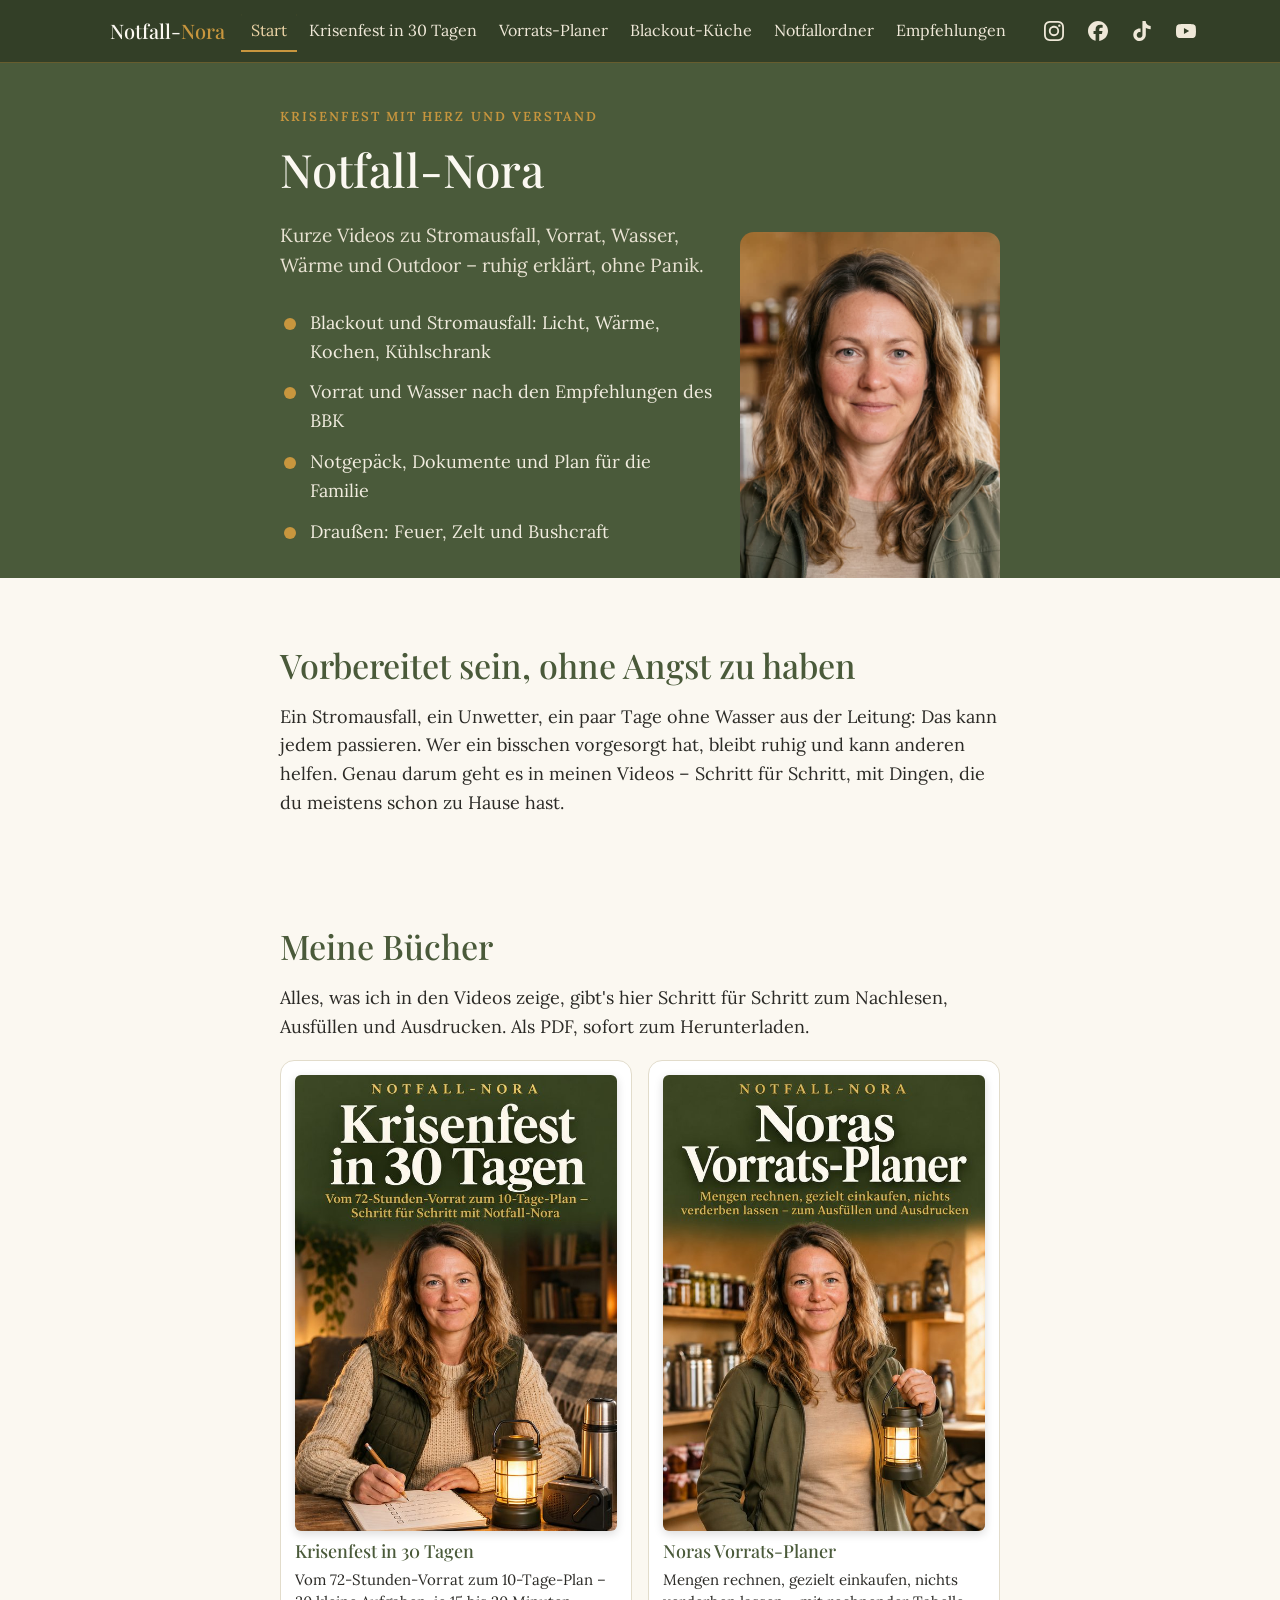
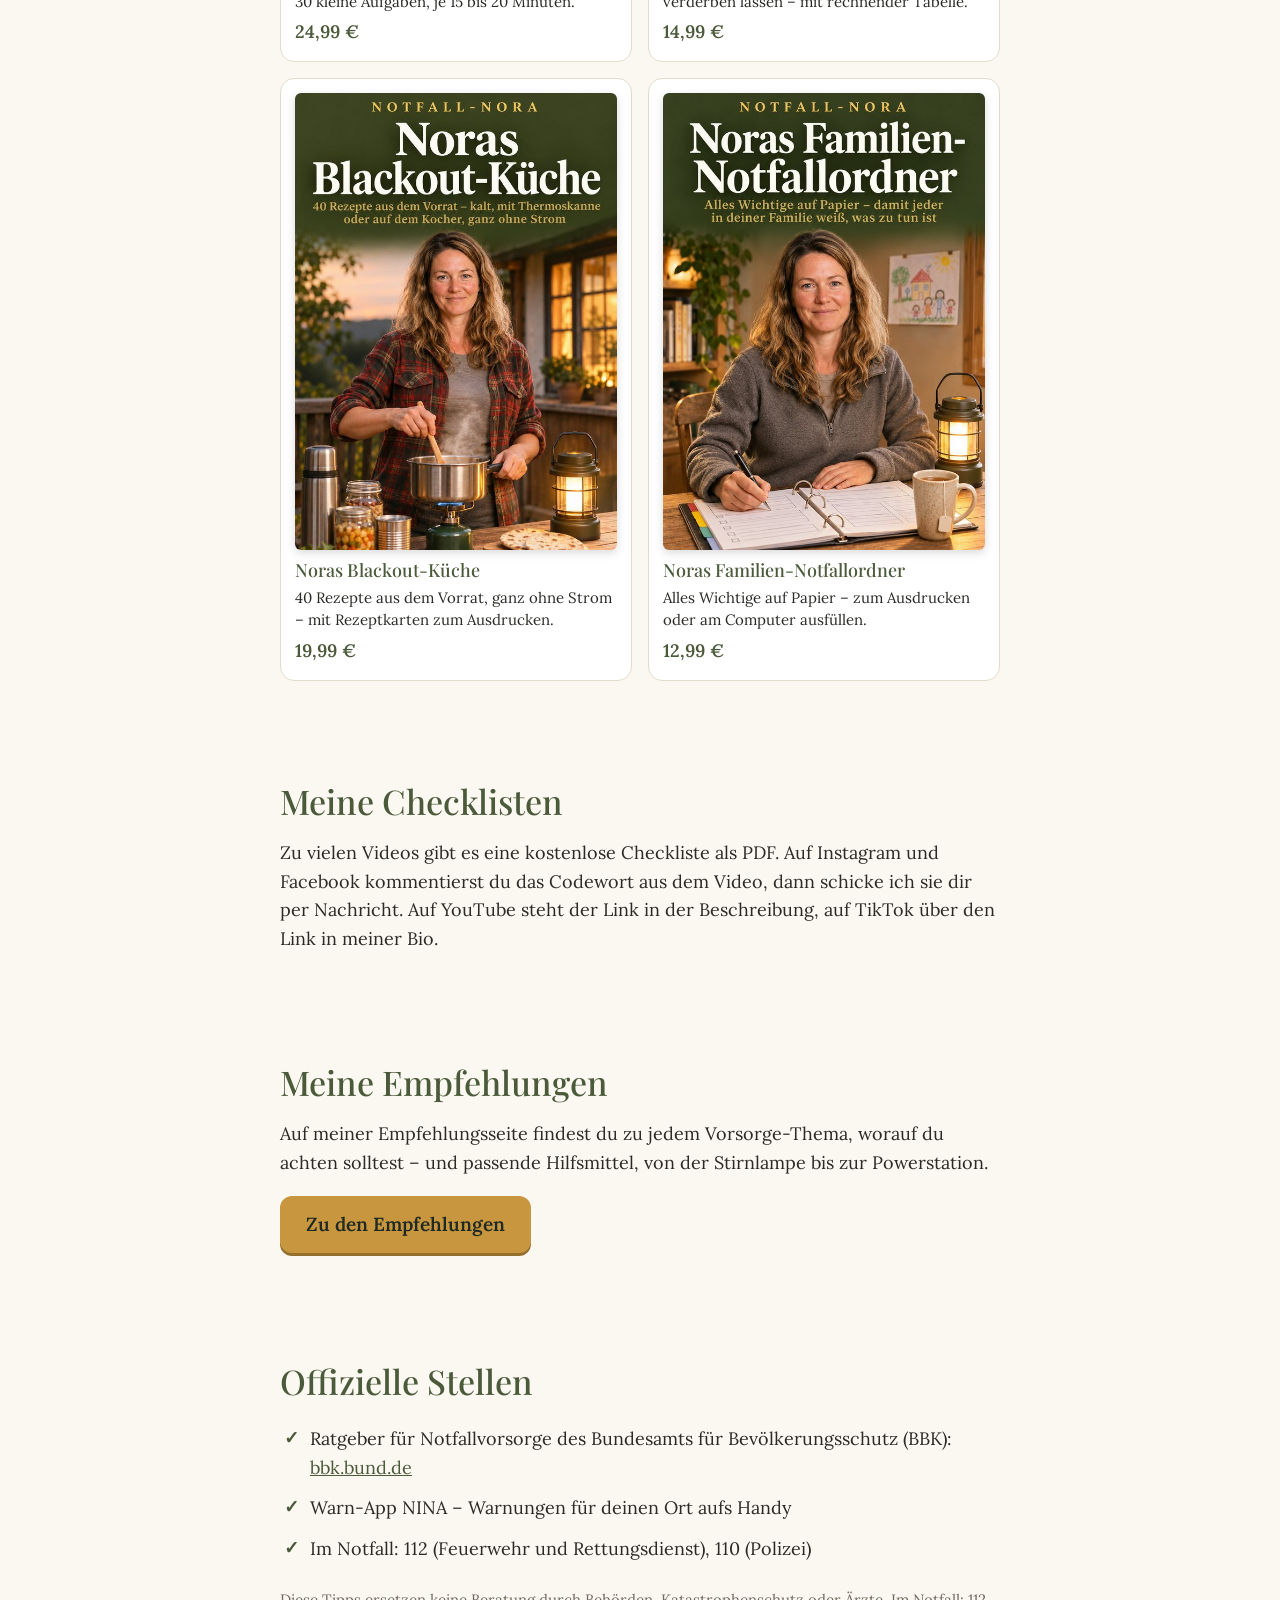
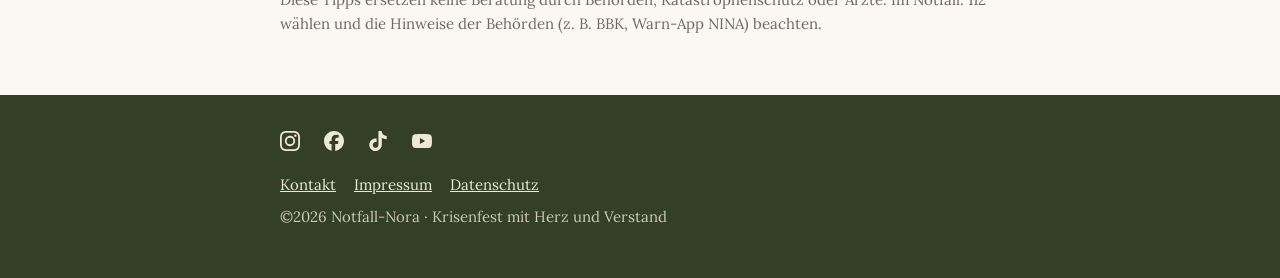
==== commit 22fc79bc: "Add files via upload" ====
--- a/index.html
+++ b/index.html
@@ -82,7 +82,7 @@
   <div class="huelle">
     <ul class="sozial"><li><a href="https://www.instagram.com/notfallnora/" target="_blank" rel="noopener" aria-label="Notfall-Nora auf Instagram" title="Instagram"><svg viewBox="0 0 24 24" aria-hidden="true" focusable="false"><path d="M7.0301.084c-1.2768.0602-2.1487.264-2.911.5634-.7888.3075-1.4575.72-2.1228 1.3877-.6652.6677-1.075 1.3368-1.3802 2.127-.2954.7638-.4956 1.6365-.552 2.914-.0564 1.2775-.0689 1.6882-.0626 4.947.0062 3.2586.0206 3.6671.0825 4.9473.061 1.2765.264 2.1482.5635 2.9107.308.7889.72 1.4573 1.388 2.1228.6679.6655 1.3365 1.0743 2.1285 1.38.7632.295 1.6361.4961 2.9134.552 1.2773.056 1.6884.069 4.9462.0627 3.2578-.0062 3.668-.0207 4.9478-.0814 1.28-.0607 2.147-.2652 2.9098-.5633.7889-.3086 1.4578-.72 2.1228-1.3881.665-.6682 1.0745-1.3378 1.3795-2.1284.2957-.7632.4966-1.636.552-2.9124.056-1.2809.0692-1.6898.063-4.948-.0063-3.2583-.021-3.6668-.0817-4.9465-.0607-1.2797-.264-2.1487-.5633-2.9117-.3084-.7889-.72-1.4568-1.3876-2.1228C21.2982 1.33 20.628.9208 19.8378.6165 19.074.321 18.2017.1197 16.9244.0645 15.6471.0093 15.236-.005 11.977.0014 8.718.0076 8.31.0215 7.0301.0839m.1402 21.6932c-1.17-.0509-1.8053-.2453-2.2287-.408-.5606-.216-.96-.4771-1.3819-.895-.422-.4178-.6811-.8186-.9-1.378-.1644-.4234-.3624-1.058-.4171-2.228-.0595-1.2645-.072-1.6442-.079-4.848-.007-3.2037.0053-3.583.0607-4.848.05-1.169.2456-1.805.408-2.2282.216-.5613.4762-.96.895-1.3816.4188-.4217.8184-.6814 1.3783-.9003.423-.1651 1.0575-.3614 2.227-.4171 1.2655-.06 1.6447-.072 4.848-.079 3.2033-.007 3.5835.005 4.8495.0608 1.169.0508 1.8053.2445 2.228.408.5608.216.96.4754 1.3816.895.4217.4194.6816.8176.9005 1.3787.1653.4217.3617 1.056.4169 2.2263.0602 1.2655.0739 1.645.0796 4.848.0058 3.203-.0055 3.5834-.061 4.848-.051 1.17-.245 1.8055-.408 2.2294-.216.5604-.4763.96-.8954 1.3814-.419.4215-.8181.6811-1.3783.9-.4224.1649-1.0577.3617-2.2262.4174-1.2656.0595-1.6448.072-4.8493.079-3.2045.007-3.5825-.006-4.848-.0608M16.953 5.5864A1.44 1.44 0 1 0 18.39 4.144a1.44 1.44 0 0 0-1.437 1.4424M5.8385 12.012c.0067 3.4032 2.7706 6.1557 6.173 6.1493 3.4026-.0065 6.157-2.7701 6.1506-6.1733-.0065-3.4032-2.771-6.1565-6.174-6.1498-3.403.0067-6.156 2.771-6.1496 6.1738M8 12.0077a4 4 0 1 1 4.008 3.9921A3.9996 3.9996 0 0 1 8 12.0077"/></svg></a></li><li><a href="https://www.facebook.com/notfallnora" target="_blank" rel="noopener" aria-label="Notfall-Nora auf Facebook" title="Facebook"><svg viewBox="0 0 24 24" aria-hidden="true" focusable="false"><path d="M9.101 23.691v-7.98H6.627v-3.667h2.474v-1.58c0-4.085 1.848-5.978 5.858-5.978.401 0 .955.042 1.468.103a8.68 8.68 0 0 1 1.141.195v3.325a8.623 8.623 0 0 0-.653-.036 26.805 26.805 0 0 0-.733-.009c-.707 0-1.259.096-1.675.309a1.686 1.686 0 0 0-.679.622c-.258.42-.374.995-.374 1.752v1.297h3.919l-.386 2.103-.287 1.564h-3.246v8.245C19.396 23.238 24 18.179 24 12.044c0-6.627-5.373-12-12-12s-12 5.373-12 12c0 5.628 3.874 10.35 9.101 11.647Z"/></svg></a></li><li><a href="https://www.tiktok.com/@notfallnora" target="_blank" rel="noopener" aria-label="Notfall-Nora auf TikTok" title="TikTok"><svg viewBox="0 0 24 24" aria-hidden="true" focusable="false"><path d="M12.525.02c1.31-.02 2.61-.01 3.91-.02.08 1.53.63 3.09 1.75 4.17 1.12 1.11 2.7 1.62 4.24 1.79v4.03c-1.44-.05-2.89-.35-4.2-.97-.57-.26-1.1-.59-1.62-.93-.01 2.92.01 5.84-.02 8.75-.08 1.4-.54 2.79-1.35 3.94-1.31 1.92-3.58 3.17-5.91 3.21-1.43.08-2.86-.31-4.08-1.03-2.02-1.19-3.44-3.37-3.65-5.71-.02-.5-.03-1-.01-1.49.18-1.9 1.12-3.72 2.58-4.96 1.66-1.44 3.98-2.13 6.15-1.72.02 1.48-.04 2.96-.04 4.44-.99-.32-2.15-.23-3.02.37-.63.41-1.11 1.04-1.36 1.75-.21.51-.15 1.07-.14 1.61.24 1.64 1.82 3.02 3.5 2.87 1.12-.01 2.19-.66 2.77-1.61.19-.33.4-.67.41-1.06.1-1.79.06-3.57.07-5.36.01-4.03-.01-8.05.02-12.07z"/></svg></a></li><li><a href="https://www.youtube.com/@notfallnora" target="_blank" rel="noopener" aria-label="Notfall-Nora auf YouTube" title="YouTube"><svg viewBox="0 0 24 24" aria-hidden="true" focusable="false"><path d="M23.498 6.186a3.016 3.016 0 0 0-2.122-2.136C19.505 3.545 12 3.545 12 3.545s-7.505 0-9.377.505A3.017 3.017 0 0 0 .502 6.186C0 8.07 0 12 0 12s0 3.93.502 5.814a3.016 3.016 0 0 0 2.122 2.136c1.871.505 9.376.505 9.376.505s7.505 0 9.377-.505a3.015 3.015 0 0 0 2.122-2.136C24 15.93 24 12 24 12s0-3.93-.502-5.814zM9.545 15.568V8.432L15.818 12l-6.273 3.568z"/></svg></a></li></ul>
     <nav aria-label="Rechtliches"><a href="kontakt.html">Kontakt</a><a href="impressum.html">Impressum</a><a href="datenschutz.html">Datenschutz</a></nav>
-    <p>Notfall-Nora · Krisenfest mit Herz und Verstand</p>
+    <p>©2026 Notfall-Nora · Krisenfest mit Herz und Verstand</p>
   </div>
 </footer>
 </body>
